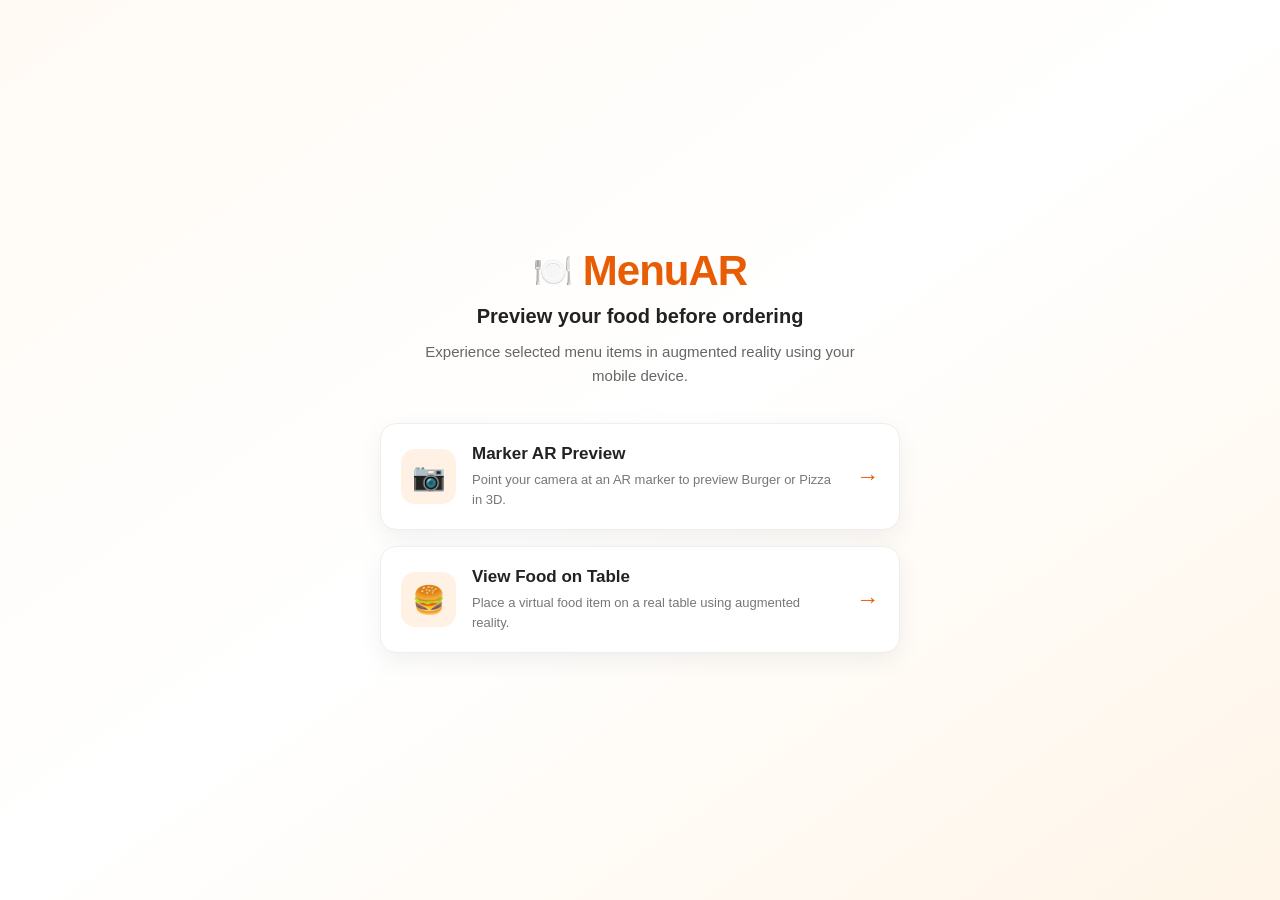
==== index.html @ 5e463e73 "marker model not appearing issue" ====
<!DOCTYPE html>
<html lang="en">
<head>
    <meta charset="UTF-8">

    <meta
        name="viewport"
        content="width=device-width, initial-scale=1.0"
    >

    <title>MenuAR | Food Preview</title>

    <link rel="stylesheet" href="css/style.css">
</head>

<body>

    <main class="home-page">

        <section class="hero">

            <div class="brand">
                <span class="brand-icon">🍽️</span>
                <h1>MenuAR</h1>
            </div>

            <p class="tagline">
                Preview your food before ordering
            </p>

            <p class="description">
                Experience selected menu items in augmented reality
                using your mobile device.
            </p>

            <div class="mode-container">

                <a href="marker.html" class="mode-card">

                    <div class="mode-icon">
                        📷
                    </div>

                    <div class="mode-content">
                        <h2>Marker AR Preview</h2>

                        <p>
                            Point your camera at an AR marker to
                            preview Burger or Pizza in 3D.
                        </p>
                    </div>

                    <span class="arrow">→</span>

                </a>


                <a href="markerless.html" class="mode-card">

                    <div class="mode-icon">
                        🍔
                    </div>

                    <div class="mode-content">
                        <h2>View Food on Table</h2>

                        <p>
                            Place a virtual food item on a real
                            table using augmented reality.
                        </p>
                    </div>

                    <span class="arrow">→</span>

                </a>

            </div>

        </section>

    </main>

</body>
</html>
---- css/style.css ----
/* =========================================
   MENUAR - GLOBAL RESET
   ========================================= */

* {
    margin: 0;
    padding: 0;
    box-sizing: border-box;
}


html {
    font-family:
        Arial,
        Helvetica,
        sans-serif;
}


body {
    min-height: 100vh;

    background:
        linear-gradient(
            145deg,
            #fffaf4 0%,
            #ffffff 50%,
            #fff5e8 100%
        );

    color: #222222;
}


/* =========================================
   HOME PAGE
   ========================================= */

.home-page {
    min-height: 100vh;

    display: flex;
    justify-content: center;
    align-items: center;

    padding: 30px 20px;
}


.hero {
    width: 100%;
    max-width: 520px;

    text-align: center;
}


/* =========================================
   BRAND
   ========================================= */

.brand {
    display: flex;
    justify-content: center;
    align-items: center;

    gap: 10px;

    margin-bottom: 10px;
}


.brand-icon {
    font-size: 32px;
}


.brand h1 {
    font-size: 42px;
    font-weight: 800;

    letter-spacing: -1px;

    color: #e85d04;
}


/* =========================================
   INTRO TEXT
   ========================================= */

.tagline {
    margin-bottom: 12px;

    font-size: 20px;
    font-weight: 600;
}


.description {
    max-width: 430px;

    margin: 0 auto 35px;

    font-size: 15px;
    line-height: 1.6;

    color: #666666;
}


/* =========================================
   HOME MODE CARDS
   ========================================= */

.mode-container {
    display: flex;
    flex-direction: column;

    gap: 16px;
}


.mode-card {
    width: 100%;

    display: flex;
    align-items: center;

    gap: 16px;

    padding: 20px;

    background-color: #ffffff;

    border: 1px solid #eeeeee;
    border-radius: 16px;

    text-decoration: none;

    color: #222222;

    box-shadow:
        0 8px 24px
        rgba(0, 0, 0, 0.06);

    transition:
        transform 0.2s ease,
        box-shadow 0.2s ease,
        border-color 0.2s ease;
}


.mode-card:hover {
    transform: translateY(-2px);

    border-color: #f3b27c;

    box-shadow:
        0 12px 28px
        rgba(0, 0, 0, 0.10);
}


.mode-card:active {
    transform: scale(0.98);
}


.mode-icon {
    width: 55px;
    height: 55px;

    flex-shrink: 0;

    display: flex;
    justify-content: center;
    align-items: center;

    background-color: #fff2e5;

    border-radius: 14px;

    font-size: 27px;
}


.mode-content {
    flex: 1;

    text-align: left;
}


.mode-content h2 {
    margin-bottom: 6px;

    font-size: 17px;
    font-weight: 700;
}


.mode-content p {
    font-size: 13px;
    line-height: 1.5;

    color: #777777;
}


.arrow {
    font-size: 23px;
    font-weight: 600;

    color: #e85d04;
}


.device-note {
    margin-top: 28px;

    font-size: 12px;

    color: #999999;
}


/* =========================================
   SHARED AR HEADER
   ========================================= */

.ar-header {
    min-height: 75px;

    display: flex;
    align-items: center;

    gap: 16px;

    padding: 15px 20px;

    background-color: #ffffff;

    border-bottom: 1px solid #eeeeee;
}


.ar-header h1 {
    margin-bottom: 3px;

    font-size: 19px;
    font-weight: 700;
}


.ar-header p {
    font-size: 12px;

    color: #777777;
}


.back-button {
    width: 42px;
    height: 42px;

    flex-shrink: 0;

    display: flex;
    justify-content: center;
    align-items: center;

    border-radius: 12px;

    background-color: #fff2e5;

    color: #e85d04;

    font-size: 23px;

    text-decoration: none;
}


/* =========================================
   SHARED AR CONTROLS
   ========================================= */

.ar-controls {
    padding: 20px;

    background-color: #ffffff;
}


.control-label {
    margin-bottom: 10px;

    font-size: 13px;
    font-weight: 700;

    color: #555555;
}


.food-selector {
    display: grid;

    grid-template-columns:
        1fr 1fr;

    gap: 10px;
}


.food-button {
    min-height: 48px;

    padding: 8px 12px;

    border:
        1px solid #dddddd;

    border-radius: 12px;

    background-color: #ffffff;

    color: #333333;

    font-size: 14px;
    font-weight: 600;

    cursor: pointer;
}


.food-button.active {
    border-color: #e85d04;

    background-color: #fff2e5;

    color: #d95400;
}


/* =========================================
   STATUS / INSTRUCTION FEEDBACK
   ========================================= */

.instruction,
.status-message {
    margin-top: 15px;

    padding: 12px;

    border-radius: 10px;

    background-color: #fff8f1;

    font-size: 12px;
    line-height: 1.5;

    color: #666666;
}


.status-message {
    margin-top: 0;
    margin-bottom: 16px;

    text-align: center;

    color: #d95400;
}


/* =========================================
   INTERACTION CONTROLS
   ========================================= */

.interaction-controls {
    display: none;

    margin-top: 12px;
}


.interaction-controls.is-visible {
    display: block;
}


.control-row {
    display: grid;

    grid-template-columns:
        1fr 1fr;

    gap: 10px;

    margin-bottom: 10px;
}


.control-button,
.move-button,
.remove-button,
.confirm-button {
    min-height: 46px;

    border-radius: 11px;

    font-size: 13px;
    font-weight: 600;

    cursor: pointer;
}


.control-button {
    border:
        1px solid #dddddd;

    background-color: #ffffff;

    color: #333333;
}


/* =========================================
   MOVE
   ========================================= */

.move-button {
    width: 100%;

    margin-top: 2px;

    border:
        1px solid #8bb5df;

    background-color: #f3f8fd;

    color: #286aa6;
}


.move-button.active {
    border-color: #286aa6;

    background-color: #e3f1ff;

    color: #174d7d;
}


/* =========================================
   REMOVE
   ========================================= */

.remove-button {
    width: 100%;

    margin-top: 10px;

    border:
        1px solid #e2aaaa;

    background-color: #fff5f5;

    color: #b83232;
}


/* =========================================
   CONFIRM
   ========================================= */

.confirm-button {
    width: 100%;

    margin-top: 10px;

    border: none;

    background-color: #e85d04;

    color: #ffffff;
}


/* =========================================
   DISABLED BUTTONS
   ========================================= */

button:disabled {
    opacity: 0.4;

    cursor: not-allowed;
}


/* =========================================
   GENERIC CAMERA PLACEHOLDER
   ========================================= */

.camera-placeholder {
    min-height: 430px;

    flex: 1;

    display: flex;
    justify-content: center;
    align-items: center;

    background:
        linear-gradient(
            135deg,
            #222222,
            #111111
        );
}


.camera-message {
    padding: 30px;

    text-align: center;

    color: #ffffff;
}


.camera-icon {
    display: block;

    margin-bottom: 15px;

    font-size: 45px;
}


.camera-message h2 {
    margin-bottom: 8px;

    font-size: 20px;
}


.camera-message p {
    max-width: 300px;

    font-size: 13px;
    line-height: 1.5;

    color: #cccccc;
}


/* =========================================
   MARKER AR
   ========================================= */

.marker-ar-page {
    width: 100%;
    height: 100vh;

    overflow: hidden;

    background-color: #000000;
}


.marker-ar-page a-scene {
    position: fixed;

    inset: 0;

    width: 100%;
    height: 100%;

    z-index: 1;
}


.marker-ui {
    position: fixed;

    inset: 0;

    z-index: 10;

    pointer-events: none;

    display: flex;
    flex-direction: column;

    justify-content: space-between;
}


.marker-ui button,
.marker-ui a {
    pointer-events: auto;
}


.marker-top-bar {
    display: flex;
    align-items: center;

    gap: 14px;

    padding:
        calc(
            12px +
            env(safe-area-inset-top)
        )
        15px
        12px;

    background:
        rgba(
            255,
            255,
            255,
            0.94
        );

    backdrop-filter: blur(8px);

    border-bottom:
        1px solid
        rgba(
            0,
            0,
            0,
            0.08
        );
}


.marker-top-bar h1 {
    margin-bottom: 3px;

    font-size: 18px;
}


.marker-top-bar p {
    font-size: 11px;

    color: #666666;
}


.marker-status-wrapper {
    display: flex;

    justify-content: center;

    padding: 15px;
}


.marker-status {
    max-width: 340px;

    padding: 10px 16px;

    border-radius: 20px;

    background:
        rgba(
            20,
            20,
            20,
            0.75
        );

    color: #ffffff;

    font-size: 12px;

    text-align: center;

    backdrop-filter: blur(5px);
}


.marker-status.detected {
    background:
        rgba(
            35,
            130,
            75,
            0.88
        );
}


.marker-control-panel {
    padding:
        16px
        16px
        calc(
            16px +
            env(safe-area-inset-bottom)
        );

    background:
        rgba(
            255,
            255,
            255,
            0.96
        );

    backdrop-filter: blur(10px);
}


/* =========================================
   MARKERLESS WEBXR
   ========================================= */

.markerless-page {
    min-height: 100vh;

    background-color: #f8f8f8;
}


.markerless-layout {
    min-height:
        calc(
            100vh - 75px
        );

    display: flex;
    flex-direction: column;
}


/* =========================================
   WEBXR VIEWPORT
   ========================================= */

.xr-viewport {
    position: relative;

    min-height: 420px;

    flex: 1;

    overflow: hidden;

    display: flex;
    justify-content: center;
    align-items: center;

    background:
        linear-gradient(
            135deg,
            #222222,
            #111111
        );
}


.xr-canvas {
    position: absolute;

    inset: 0;

    width: 100%;
    height: 100%;

    z-index: 1;
}


.xr-viewport .camera-message {
    position: relative;

    z-index: 2;
}


/* =========================================
   START AR
   ========================================= */

.start-ar-button {
    min-width: 170px;

    margin-top: 20px;

    padding: 14px 22px;

    border: none;
    border-radius: 12px;

    background-color: #e85d04;

    color: #ffffff;

    font-size: 15px;
    font-weight: 700;

    cursor: pointer;
}


.start-ar-button:disabled {
    background-color: #888888;
}


/* =========================================
   EXIT AR
   ========================================= */

.exit-ar-button {
    display: none;

    width: 100%;

    min-height: 40px;

    margin-top: 10px;

    border:
        1px solid #dddddd;

    border-radius: 10px;

    background-color: #ffffff;

    color: #555555;

    font-size: 12px;
    font-weight: 600;

    cursor: pointer;
}


/* =========================================
   WEBXR DOM OVERLAY
   ========================================= */

body:xr-overlay,
body.xr-session-active {
    background-color: transparent;
}


/* Hide normal webpage header */

body:xr-overlay .ar-header,
body.xr-session-active .ar-header {
    display: none;
}


/* Hide normal Start AR introduction */

body:xr-overlay #xrIntro,
body.xr-session-active #xrIntro {
    display: none;
}


body:xr-overlay .markerless-layout,
body.xr-session-active .markerless-layout {
    min-height: 100vh;
}


/* Camera / WebXR world occupies screen */

body:xr-overlay .xr-viewport,
body.xr-session-active .xr-viewport {
    position: fixed;

    inset: 0;

    min-height: 100vh;

    background: transparent;

    pointer-events: none;
}


/* =========================================
   COMPACT XR CONTROL PANEL
   ========================================= */

body:xr-overlay .ar-controls,
body.xr-session-active .ar-controls {
    position: fixed;

    left: 12px;
    right: 12px;

    bottom:
        calc(
            12px +
            env(safe-area-inset-bottom)
        );

    z-index: 100;

    max-width: 620px;

    max-height: 48vh;

    margin: 0 auto;

    padding: 12px;

    overflow-y: auto;

    border-radius: 16px;

    background:
        rgba(
            255,
            255,
            255,
            0.94
        );

    backdrop-filter: blur(8px);

    box-shadow:
        0 8px 30px
        rgba(
            0,
            0,
            0,
            0.15
        );
}


body:xr-overlay .status-message,
body.xr-session-active .status-message {
    margin-bottom: 9px;

    padding: 8px 10px;

    font-size: 11px;
}


body:xr-overlay .control-label,
body.xr-session-active .control-label {
    display: none;
}


body:xr-overlay .food-button,
body.xr-session-active .food-button {
    min-height: 40px;

    font-size: 13px;
}


/* Manipulation panel is compact in XR */

body:xr-overlay
.interaction-controls.is-visible,

body.xr-session-active
.interaction-controls.is-visible {
    display: block;

    margin-top: 8px;
}


body:xr-overlay .control-row,
body.xr-session-active .control-row {
    gap: 7px;

    margin-bottom: 7px;
}


body:xr-overlay .control-button,
body:xr-overlay .move-button,
body:xr-overlay .remove-button,
body:xr-overlay .confirm-button,

body.xr-session-active .control-button,
body.xr-session-active .move-button,
body.xr-session-active .remove-button,
body.xr-session-active .confirm-button {
    min-height: 38px;

    font-size: 12px;
}


body:xr-overlay .remove-button,
body:xr-overlay .confirm-button,

body.xr-session-active .remove-button,
body.xr-session-active .confirm-button {
    margin-top: 7px;
}


body:xr-overlay .exit-ar-button,
body.xr-session-active .exit-ar-button {
    display: block;
}


/* =========================================
   MOBILE HOME
   ========================================= */

@media (
    max-width: 480px
) {

    .home-page {
        padding: 25px 16px;
    }


    .brand h1 {
        font-size: 36px;
    }


    .tagline {
        font-size: 18px;
    }


    .description {
        margin-bottom: 28px;

        font-size: 14px;
    }


    .mode-card {
        padding: 17px;
    }


    .mode-icon {
        width: 48px;
        height: 48px;

        font-size: 23px;
    }


    .mode-content h2 {
        font-size: 16px;
    }

}


/* =========================================
   LARGER SCREENS
   ========================================= */

@media (
    min-width: 700px
) {

    .marker-control-panel {
        width: 520px;

        margin:
            0 auto
            18px;

        border-radius: 18px;
    }

}


@media (
    min-width: 800px
) {

    .markerless-layout {
        max-width: 700px;

        margin: 0 auto;
    }

}
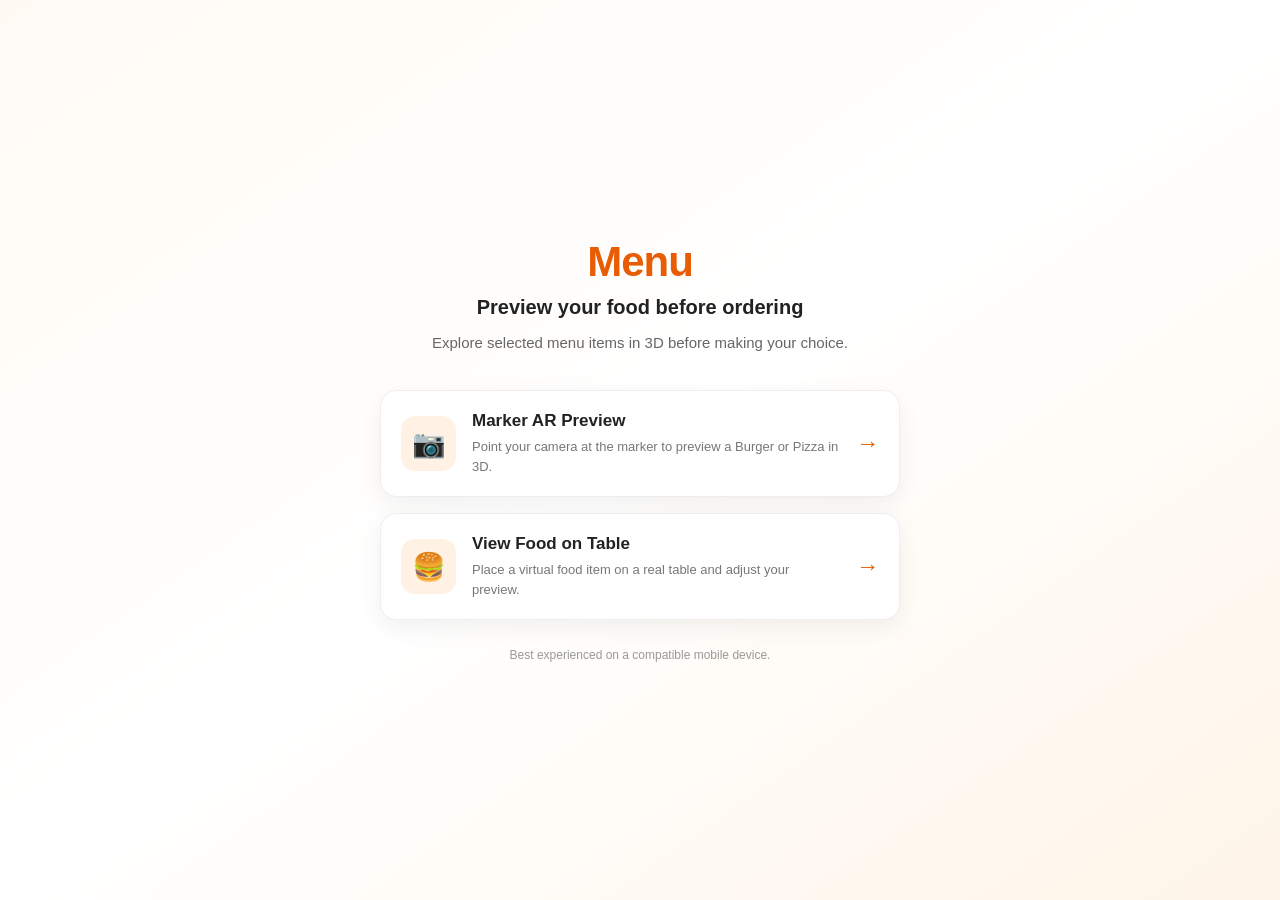
==== commit 29a6f960: "UI changes" ====
--- a/index.html
+++ b/index.html
@@ -1,5 +1,6 @@
 <!DOCTYPE html>
 <html lang="en">
+
 <head>
     <meta charset="UTF-8">
 
@@ -13,72 +14,130 @@
     <link rel="stylesheet" href="css/style.css">
 </head>
 
+
 <body>
 
     <main class="home-page">
 
         <section class="hero">
 
+
+            <!-- =========================
+                 Branding
+                 ========================= -->
+
             <div class="brand">
-                <span class="brand-icon">🍽️</span>
-                <h1>MenuAR</h1>
+
+                <h1>Menu</h1>
+
             </div>
+
+
+            <!-- =========================
+                 Introduction
+                 ========================= -->
 
             <p class="tagline">
                 Preview your food before ordering
             </p>
 
+
             <p class="description">
-                Experience selected menu items in augmented reality
-                using your mobile device.
+                Explore selected menu items in 3D
+                before making your choice.
             </p>
+
+
+            <!-- =========================
+                 Preview Modes
+                 ========================= -->
 
             <div class="mode-container">
 
-                <a href="marker.html" class="mode-card">
+
+                <!-- Marker AR -->
+
+                <a
+                    href="marker.html"
+                    class="mode-card"
+                >
 
                     <div class="mode-icon">
                         📷
                     </div>
 
+
                     <div class="mode-content">
-                        <h2>Marker AR Preview</h2>
+
+                        <h2>
+                            Marker AR Preview
+                        </h2>
 
                         <p>
-                            Point your camera at an AR marker to
-                            preview Burger or Pizza in 3D.
+                            Point your camera at the marker
+                            to preview a Burger or Pizza in 3D.
                         </p>
+
                     </div>
 
-                    <span class="arrow">→</span>
+
+                    <span class="arrow">
+                        →
+                    </span>
 
                 </a>
 
 
-                <a href="markerless.html" class="mode-card">
+
+                <!-- Markerless AR -->
+
+                <a
+                    href="markerless.html"
+                    class="mode-card"
+                >
 
                     <div class="mode-icon">
                         🍔
                     </div>
 
+
                     <div class="mode-content">
-                        <h2>View Food on Table</h2>
+
+                        <h2>
+                            View Food on Table
+                        </h2>
 
                         <p>
-                            Place a virtual food item on a real
-                            table using augmented reality.
+                            Place a virtual food item on a
+                            real table and adjust your preview.
                         </p>
+
                     </div>
 
-                    <span class="arrow">→</span>
+
+                    <span class="arrow">
+                        →
+                    </span>
 
                 </a>
 
+
             </div>
+
+
+            <!-- =========================
+                 Device Note
+                 ========================= -->
+
+            <p class="device-note">
+                Best experienced on a compatible mobile device.
+            </p>
+
 
         </section>
 
     </main>
 
 </body>
+
 </html>
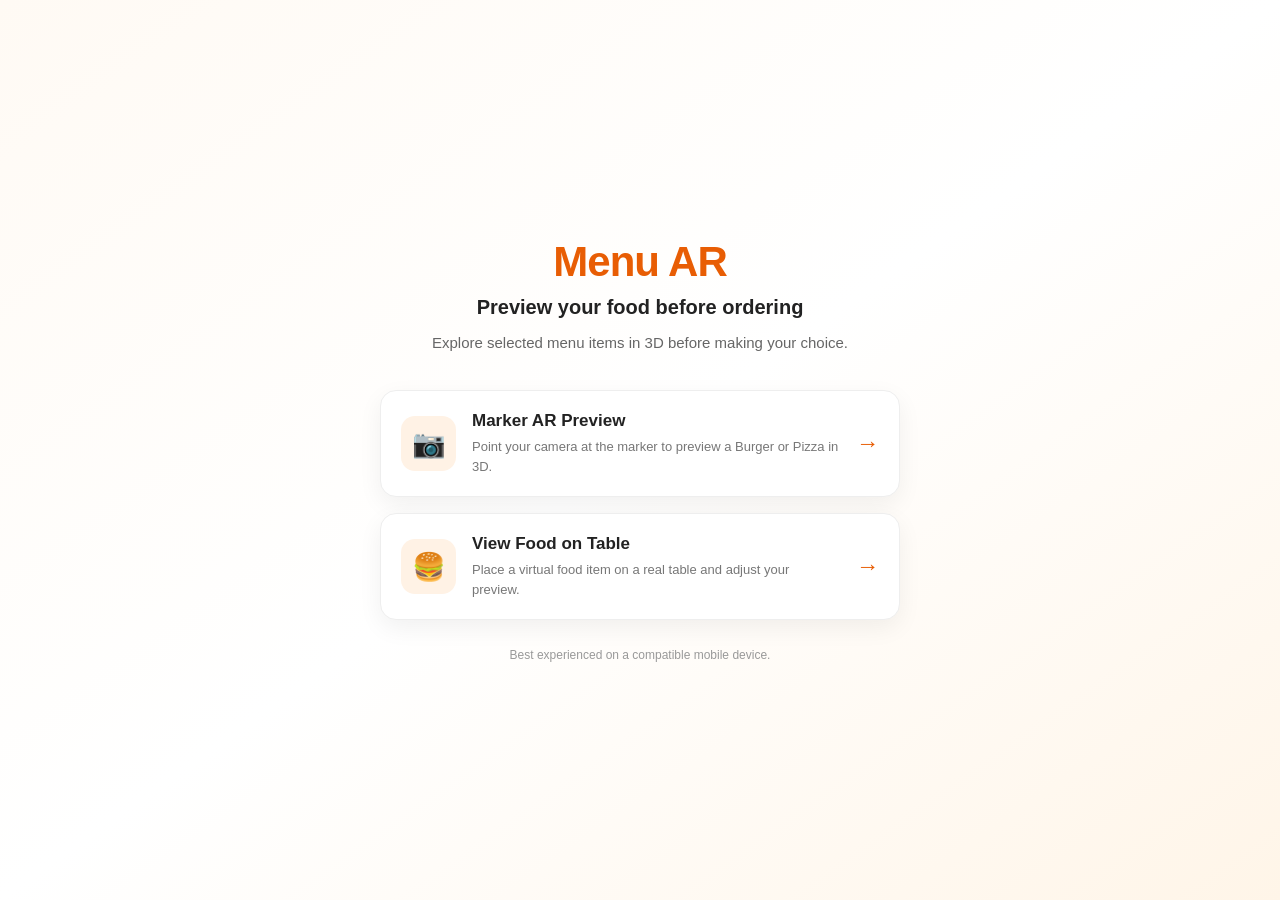
==== commit bb689dba: "index.html minor change" ====
--- a/index.html
+++ b/index.html
@@ -28,7 +28,7 @@
 
             <div class="brand">
 
-                <h1>Menu</h1>
+                <h1>Menu AR</h1>
 
             </div>
 
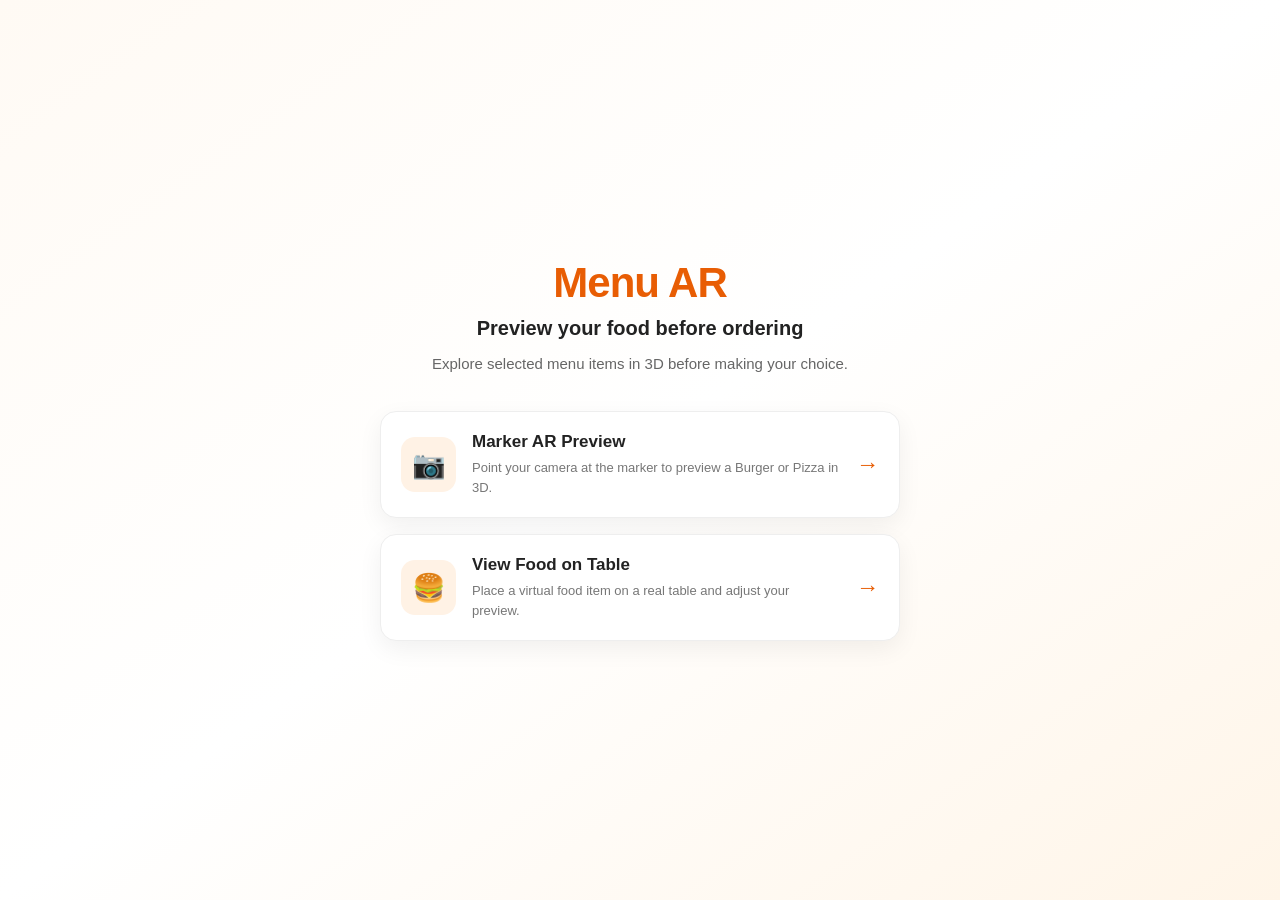
==== commit 6a3760aa: "Animations to improve the experience" ====
--- a/index.html
+++ b/index.html
@@ -4,10 +4,7 @@
 <head>
     <meta charset="UTF-8">
 
-    <meta
-        name="viewport"
-        content="width=device-width, initial-scale=1.0"
-    >
+    <meta name="viewport" content="width=device-width, initial-scale=1.0">
 
     <title>MenuAR | Food Preview</title>
 
@@ -57,10 +54,7 @@
 
                 <!-- Marker AR -->
 
-                <a
-                    href="marker.html"
-                    class="mode-card"
-                >
+                <a href="marker.html" class="mode-card">
 
                     <div class="mode-icon">
                         📷
@@ -91,10 +85,7 @@
 
                 <!-- Markerless AR -->
 
-                <a
-                    href="markerless.html"
-                    class="mode-card"
-                >
+                <a href="markerless.html" class="mode-card">
 
                     <div class="mode-icon">
                         🍔
@@ -125,15 +116,6 @@
             </div>
 
 
-            <!-- =========================
-                 Device Note
-                 ========================= -->
-
-            <p class="device-note">
-                Best experienced on a compatible mobile device.
-            </p>
-
-
         </section>
 
     </main>
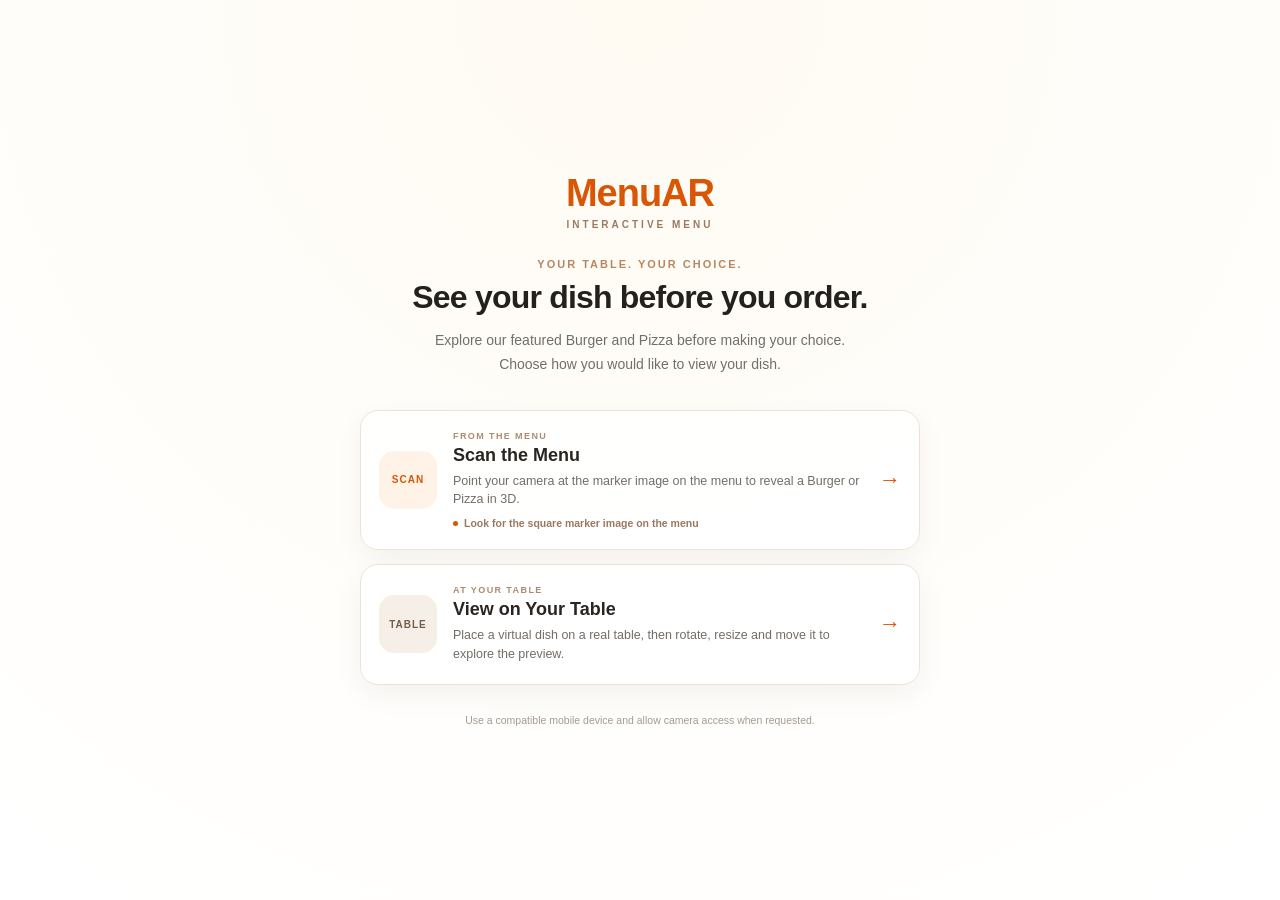
==== commit b0d2d401: "slight changes to UI" ====
--- a/index.html
+++ b/index.html
@@ -2,124 +2,957 @@
 <html lang="en">
 
 <head>
+
     <meta charset="UTF-8">
 
-    <meta name="viewport" content="width=device-width, initial-scale=1.0">
-
-    <title>MenuAR | Food Preview</title>
-
-    <link rel="stylesheet" href="css/style.css">
+    <meta
+        name="viewport"
+        content="width=device-width, initial-scale=1.0"
+    >
+
+    <title>MenuAR | Interactive Menu</title>
+
+    <link
+        rel="stylesheet"
+        href="css/style.css"
+    >
+
+
+    <!-- =====================================
+         HOME PAGE ONLY STYLES
+         ===================================== -->
+
+    <style>
+
+        /* ==================================
+           RESTAURANT HOME
+           ================================== */
+
+        .restaurant-home {
+
+            min-height: 100vh;
+
+            display: flex;
+            justify-content: center;
+            align-items: center;
+
+            padding:
+                40px
+                20px;
+
+            background:
+                radial-gradient(
+                    circle at top,
+                    #fffaf2 0%,
+                    #fffdf9 42%,
+                    #ffffff 100%
+                );
+
+        }
+
+
+        .restaurant-home .hero {
+
+            width: 100%;
+            max-width: 560px;
+
+            text-align: center;
+
+        }
+
+
+        /* ==================================
+           BRAND
+           ================================== */
+
+        .restaurant-wordmark {
+
+            margin-bottom: 28px;
+
+            animation:
+                homeFadeDown
+                450ms
+                ease-out
+                both;
+
+        }
+
+
+        .restaurant-wordmark h1 {
+
+            margin: 0;
+
+            color: #d95605;
+
+            font-size: 38px;
+            font-weight: 800;
+
+            letter-spacing: -1px;
+
+        }
+
+
+        .restaurant-wordmark p {
+
+            margin-top: 4px;
+
+            color: #9b7a62;
+
+            font-size: 10px;
+            font-weight: 700;
+
+            letter-spacing: 3px;
+
+            text-transform: uppercase;
+
+        }
+
+
+        /* ==================================
+           HERO COPY
+           ================================== */
+
+        .restaurant-eyebrow {
+
+            margin-bottom: 10px;
+
+            color: #b78761;
+
+            font-size: 11px;
+            font-weight: 700;
+
+            letter-spacing: 2px;
+
+            text-transform: uppercase;
+
+            animation:
+                homeFadeUp
+                450ms
+                80ms
+                ease-out
+                both;
+
+        }
+
+
+        .restaurant-heading {
+
+            max-width: 500px;
+
+            margin:
+                0 auto
+                14px;
+
+            color: #24201d;
+
+            font-size: 32px;
+            font-weight: 750;
+
+            line-height: 1.12;
+
+            letter-spacing: -0.8px;
+
+            animation:
+                homeFadeUp
+                450ms
+                130ms
+                ease-out
+                both;
+
+        }
+
+
+        .restaurant-description {
+
+            max-width: 430px;
+
+            margin:
+                0 auto
+                34px;
+
+            color: #756d67;
+
+            font-size: 14px;
+
+            line-height: 1.65;
+
+            animation:
+                homeFadeUp
+                450ms
+                180ms
+                ease-out
+                both;
+
+        }
+
+
+        /* ==================================
+           EXPERIENCE CARDS
+           ================================== */
+
+        .restaurant-modes {
+
+            display: flex;
+            flex-direction: column;
+
+            gap: 14px;
+
+        }
+
+
+        .restaurant-card {
+
+            position: relative;
+
+            width: 100%;
+
+            display: flex;
+            align-items: center;
+
+            gap: 16px;
+
+            padding:
+                20px
+                18px;
+
+            overflow: hidden;
+
+            border:
+                1px solid
+                #eee2d8;
+
+            border-radius:
+                18px;
+
+            background:
+                rgba(
+                    255,
+                    255,
+                    255,
+                    0.92
+                );
+
+            color:
+                #25211e;
+
+            text-decoration:
+                none;
+
+            text-align:
+                left;
+
+            box-shadow:
+                0 10px 28px
+                rgba(
+                    72,
+                    42,
+                    18,
+                    0.055
+                );
+
+            transition:
+                transform 220ms ease,
+                border-color 220ms ease,
+                box-shadow 220ms ease;
+
+        }
+
+
+        .restaurant-card:nth-child(1) {
+
+            animation:
+                homeCardReveal
+                500ms
+                240ms
+                ease-out
+                both;
+
+        }
+
+
+        .restaurant-card:nth-child(2) {
+
+            animation:
+                homeCardReveal
+                500ms
+                320ms
+                ease-out
+                both;
+
+        }
+
+
+        .restaurant-card:active {
+
+            transform:
+                scale(0.985);
+
+        }
+
+
+        /* ==================================
+           CARD LABEL
+           ================================== */
+
+        .experience-label {
+
+            width: 58px;
+            height: 58px;
+
+            flex-shrink: 0;
+
+            display: flex;
+            justify-content: center;
+            align-items: center;
+
+            border-radius:
+                15px;
+
+            background:
+                #fff3e7;
+
+            color:
+                #d95605;
+
+            font-size:
+                10px;
+
+            font-weight:
+                800;
+
+            letter-spacing:
+                1px;
+
+        }
+
+
+        .restaurant-card:nth-child(2)
+        .experience-label {
+
+            background:
+                #f5efe8;
+
+            color:
+                #765d49;
+
+        }
+
+
+        /* ==================================
+           CARD TEXT
+           ================================== */
+
+        .experience-content {
+
+            flex: 1;
+
+            min-width: 0;
+
+        }
+
+
+        .experience-small {
+
+            display: block;
+
+            margin-bottom: 4px;
+
+            color: #ad8b72;
+
+            font-size: 9px;
+            font-weight: 700;
+
+            letter-spacing: 1.4px;
+
+            text-transform: uppercase;
+
+        }
+
+
+        .experience-content h2 {
+
+            margin:
+                0
+                0
+                6px;
+
+            color:
+                #2a2521;
+
+            font-size:
+                18px;
+
+            font-weight:
+                750;
+
+        }
+
+
+        .experience-content p {
+
+            margin: 0;
+
+            color:
+                #746d67;
+
+            font-size:
+                12.5px;
+
+            line-height:
+                1.5;
+
+        }
+
+
+        /* ==================================
+           ARROW
+           ================================== */
+
+        .restaurant-arrow {
+
+            flex-shrink:
+                0;
+
+            color:
+                #d95605;
+
+            font-size:
+                22px;
+
+            transition:
+                transform
+                180ms
+                ease;
+
+        }
+
+
+        /* ==================================
+           MARKER HINT
+           ================================== */
+
+        .marker-hint {
+
+            display: flex;
+            align-items: center;
+
+            gap: 6px;
+
+            margin-top: 8px;
+
+            color: #9a7961;
+
+            font-size: 10.5px;
+
+            font-weight: 600;
+
+        }
+
+
+        .marker-hint-dot {
+
+            width: 5px;
+            height: 5px;
+
+            flex-shrink: 0;
+
+            border-radius:
+                50%;
+
+            background:
+                #d95605;
+
+        }
+
+
+        /* ==================================
+           FOOTER NOTE
+           ================================== */
+
+        .restaurant-note {
+
+            margin-top:
+                28px;
+
+            color:
+                #a59a92;
+
+            font-size:
+                10.5px;
+
+            line-height:
+                1.5;
+
+            animation:
+                homeFadeUp
+                450ms
+                400ms
+                ease-out
+                both;
+
+        }
+
+
+        /* ==================================
+           DESKTOP / HOVER DEVICES
+           ================================== */
+
+        @media
+        (hover: hover)
+        and
+        (pointer: fine) {
+
+            .restaurant-card:hover {
+
+                transform:
+                    translateY(-3px);
+
+                border-color:
+                    #e7c4a8;
+
+                box-shadow:
+                    0 15px 32px
+                    rgba(
+                        72,
+                        42,
+                        18,
+                        0.09
+                    );
+
+            }
+
+
+            .restaurant-card:hover
+            .restaurant-arrow {
+
+                transform:
+                    translateX(4px);
+
+            }
+
+        }
+
+
+        /* ==================================
+           SMALL PHONE PORTRAIT
+           ================================== */
+
+        @media
+        (max-width: 480px) {
+
+            .restaurant-home {
+
+                padding:
+                    28px
+                    15px;
+
+            }
+
+
+            .restaurant-wordmark {
+
+                margin-bottom:
+                    23px;
+
+            }
+
+
+            .restaurant-wordmark h1 {
+
+                font-size:
+                    34px;
+
+            }
+
+
+            .restaurant-heading {
+
+                font-size:
+                    28px;
+
+            }
+
+
+            .restaurant-description {
+
+                margin-bottom:
+                    27px;
+
+                font-size:
+                    13px;
+
+            }
+
+
+            .restaurant-card {
+
+                gap:
+                    13px;
+
+                padding:
+                    17px
+                    15px;
+
+            }
+
+
+            .experience-label {
+
+                width:
+                    50px;
+
+                height:
+                    50px;
+
+                border-radius:
+                    13px;
+
+                font-size:
+                    9px;
+
+            }
+
+
+            .experience-content h2 {
+
+                font-size:
+                    16px;
+
+            }
+
+
+            .experience-content p {
+
+                font-size:
+                    11.5px;
+
+            }
+
+
+            .marker-hint {
+
+                font-size:
+                    10px;
+
+            }
+
+        }
+
+
+        /* ==================================
+           ANIMATIONS
+           ================================== */
+
+        @keyframes homeFadeDown {
+
+            from {
+
+                opacity:
+                    0;
+
+                transform:
+                    translateY(-10px);
+
+            }
+
+
+            to {
+
+                opacity:
+                    1;
+
+                transform:
+                    translateY(0);
+
+            }
+
+        }
+
+
+        @keyframes homeFadeUp {
+
+            from {
+
+                opacity:
+                    0;
+
+                transform:
+                    translateY(12px);
+
+            }
+
+
+            to {
+
+                opacity:
+                    1;
+
+                transform:
+                    translateY(0);
+
+            }
+
+        }
+
+
+        @keyframes homeCardReveal {
+
+            from {
+
+                opacity:
+                    0;
+
+                transform:
+                    translateY(18px)
+                    scale(0.985);
+
+            }
+
+
+            to {
+
+                opacity:
+                    1;
+
+                transform:
+                    translateY(0)
+                    scale(1);
+
+            }
+
+        }
+
+
+        /* ==================================
+           REDUCED MOTION
+           ================================== */
+
+        @media
+        (prefers-reduced-motion: reduce) {
+
+            .restaurant-wordmark,
+
+            .restaurant-eyebrow,
+
+            .restaurant-heading,
+
+            .restaurant-description,
+
+            .restaurant-card,
+
+            .restaurant-note {
+
+                animation:
+                    none;
+
+            }
+
+
+            .restaurant-card,
+
+            .restaurant-arrow {
+
+                transition:
+                    none;
+
+            }
+
+        }
+
+    </style>
+
 </head>
 
 
 <body>
 
-    <main class="home-page">
+
+    <main class="restaurant-home">
+
 
         <section class="hero">
 
 
-            <!-- =========================
-                 Branding
-                 ========================= -->
-
-            <div class="brand">
-
-                <h1>Menu AR</h1>
+            <!-- =================================
+                 MENUAR BRAND
+                 ================================= -->
+
+            <div class="restaurant-wordmark">
+
+                <h1>
+                    MenuAR
+                </h1>
+
+                <p>
+                    Interactive Menu
+                </p>
 
             </div>
 
 
-            <!-- =========================
-                 Introduction
-                 ========================= -->
-
-            <p class="tagline">
-                Preview your food before ordering
+
+            <!-- =================================
+                 RESTAURANT INTRODUCTION
+                 ================================= -->
+
+            <p class="restaurant-eyebrow">
+                Your table. Your choice.
             </p>
 
 
-            <p class="description">
-                Explore selected menu items in 3D
+            <h2 class="restaurant-heading">
+                See your dish before you order.
+            </h2>
+
+
+            <p class="restaurant-description">
+
+                Explore our featured Burger and Pizza
                 before making your choice.
+
+                Choose how you would like to view your dish.
+
             </p>
 
 
-            <!-- =========================
-                 Preview Modes
-                 ========================= -->
-
-            <div class="mode-container">
-
-
-                <!-- Marker AR -->
-
-                <a href="marker.html" class="mode-card">
-
-                    <div class="mode-icon">
-                        📷
+
+            <!-- =================================
+                 EXPERIENCES
+                 ================================= -->
+
+            <div class="restaurant-modes">
+
+
+                <!-- =============================
+                     MENU MARKER EXPERIENCE
+                     ============================= -->
+
+                <a
+                    href="marker.html"
+                    class="restaurant-card"
+                >
+
+
+                    <div class="experience-label">
+                        SCAN
                     </div>
 
 
-                    <div class="mode-content">
+                    <div class="experience-content">
+
+
+                        <span class="experience-small">
+                            From the menu
+                        </span>
+
 
                         <h2>
-                            Marker AR Preview
+                            Scan the Menu
                         </h2>
 
+
                         <p>
+
                             Point your camera at the marker
-                            to preview a Burger or Pizza in 3D.
+                            image on the menu to reveal a
+                            Burger or Pizza in 3D.
+
                         </p>
 
+
+                        <div class="marker-hint">
+
+                            <span class="marker-hint-dot">
+                            </span>
+
+                            Look for the square marker image
+                            on the menu
+
+                        </div>
+
+
                     </div>
 
 
-                    <span class="arrow">
+                    <span class="restaurant-arrow">
                         →
                     </span>
 
+
                 </a>
 
 
 
-                <!-- Markerless AR -->
-
-                <a href="markerless.html" class="mode-card">
-
-                    <div class="mode-icon">
-                        🍔
+                <!-- =============================
+                     TABLE EXPERIENCE
+                     ============================= -->
+
+                <a
+                    href="markerless.html"
+                    class="restaurant-card"
+                >
+
+
+                    <div class="experience-label">
+                        TABLE
                     </div>
 
 
-                    <div class="mode-content">
+                    <div class="experience-content">
+
+
+                        <span class="experience-small">
+                            At your table
+                        </span>
+
 
                         <h2>
-                            View Food on Table
+                            View on Your Table
                         </h2>
 
+
                         <p>
-                            Place a virtual food item on a
-                            real table and adjust your preview.
+
+                            Place a virtual dish on a real
+                            table, then rotate, resize and
+                            move it to explore the preview.
+
                         </p>
 
+
                     </div>
 
 
-                    <span class="arrow">
+                    <span class="restaurant-arrow">
                         →
                     </span>
 
+
                 </a>
 
 
             </div>
 
 
+
+            <!-- =================================
+                 DEVICE NOTE
+                 ================================= -->
+
+            <p class="restaurant-note">
+
+                Use a compatible mobile device and allow
+                camera access when requested.
+
+            </p>
+
+
         </section>
 
+
     </main>
 
+
 </body>
 
 </html>
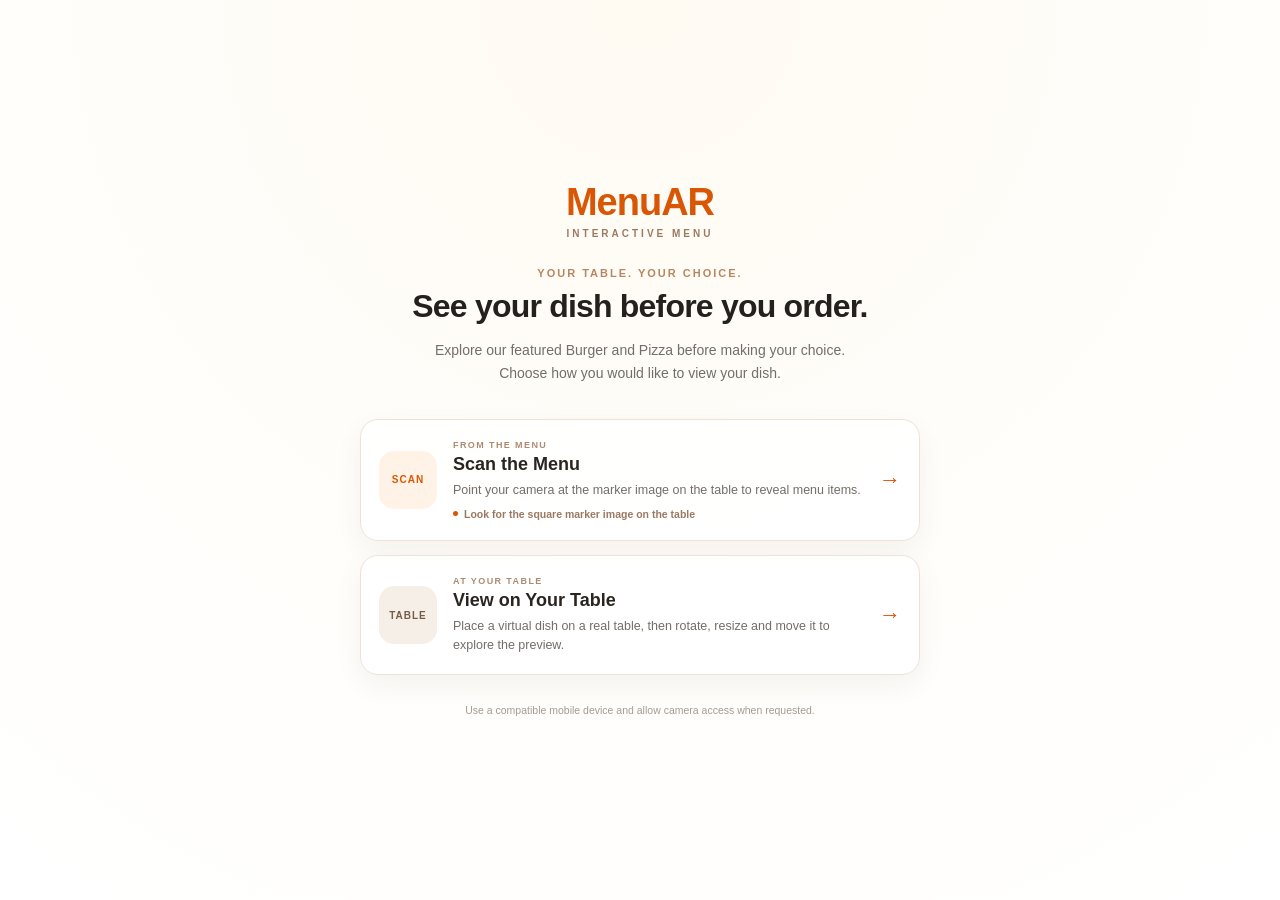
==== commit 36cb25ba: "slight text change" ====
--- a/index.html
+++ b/index.html
@@ -854,8 +854,7 @@
                         <p>
 
                             Point your camera at the marker
-                            image on the menu to reveal a
-                            Burger or Pizza in 3D.
+                            image on the table to reveal menu items.
 
                         </p>
 
@@ -866,7 +865,7 @@
                             </span>
 
                             Look for the square marker image
-                            on the menu
+                            on the table
 
                         </div>
 
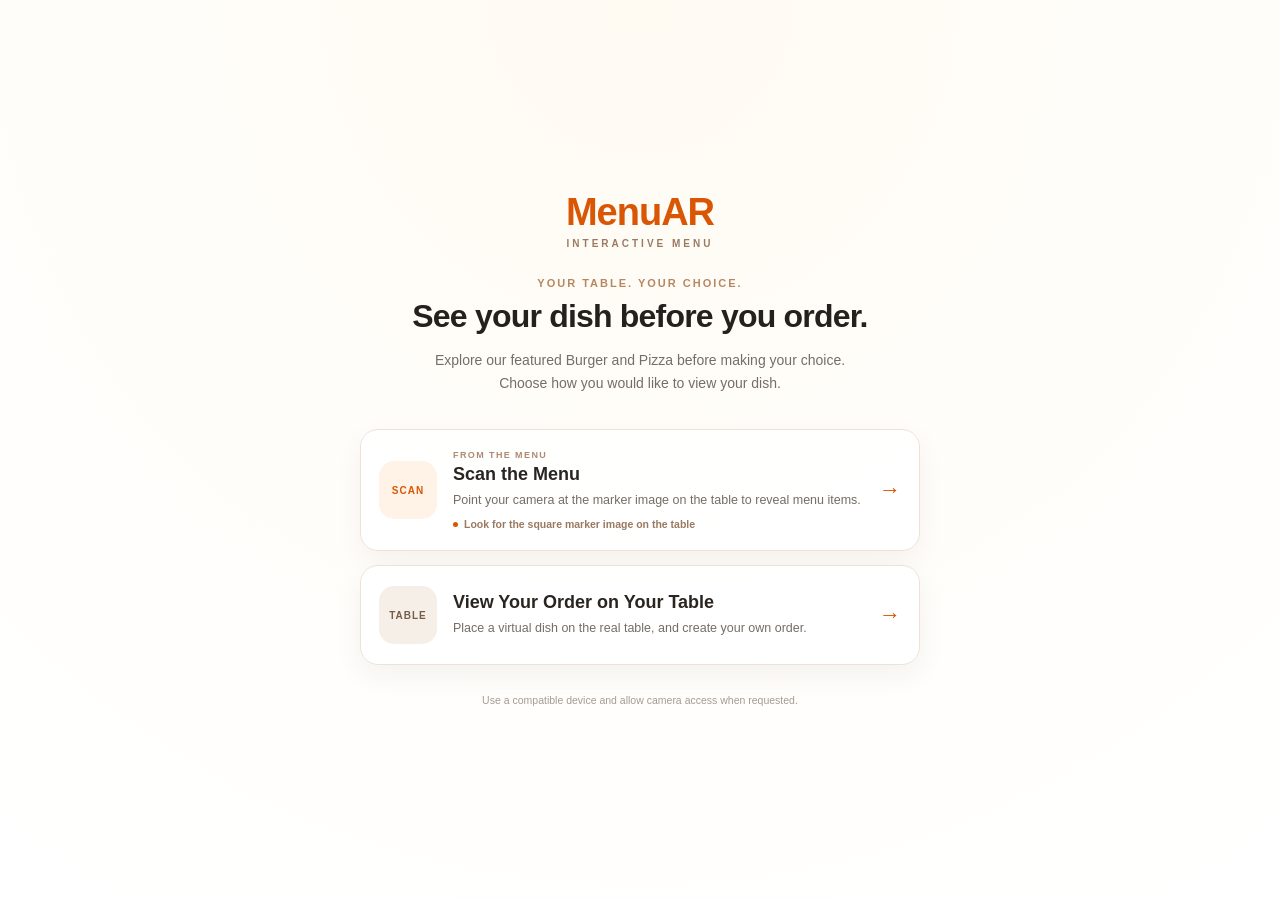
==== commit d0e9034d: "Ui changes" ====
--- a/index.html
+++ b/index.html
@@ -10,7 +10,7 @@
         content="width=device-width, initial-scale=1.0"
     >
 
-    <title>MenuAR | Interactive Menu</title>
+    <title> Menu | Interactive Menu</title>
 
     <link
         rel="stylesheet"
@@ -899,22 +899,15 @@
 
                     <div class="experience-content">
 
-
-                        <span class="experience-small">
-                            At your table
-                        </span>
-
-
                         <h2>
-                            View on Your Table
+                            View Your Order on Your Table
                         </h2>
 
 
                         <p>
 
-                            Place a virtual dish on a real
-                            table, then rotate, resize and
-                            move it to explore the preview.
+                            Place a virtual dish on the real
+                            table, and create your own order.
 
                         </p>
 
@@ -940,7 +933,7 @@
 
             <p class="restaurant-note">
 
-                Use a compatible mobile device and allow
+                Use a compatible device and allow
                 camera access when requested.
 
             </p>
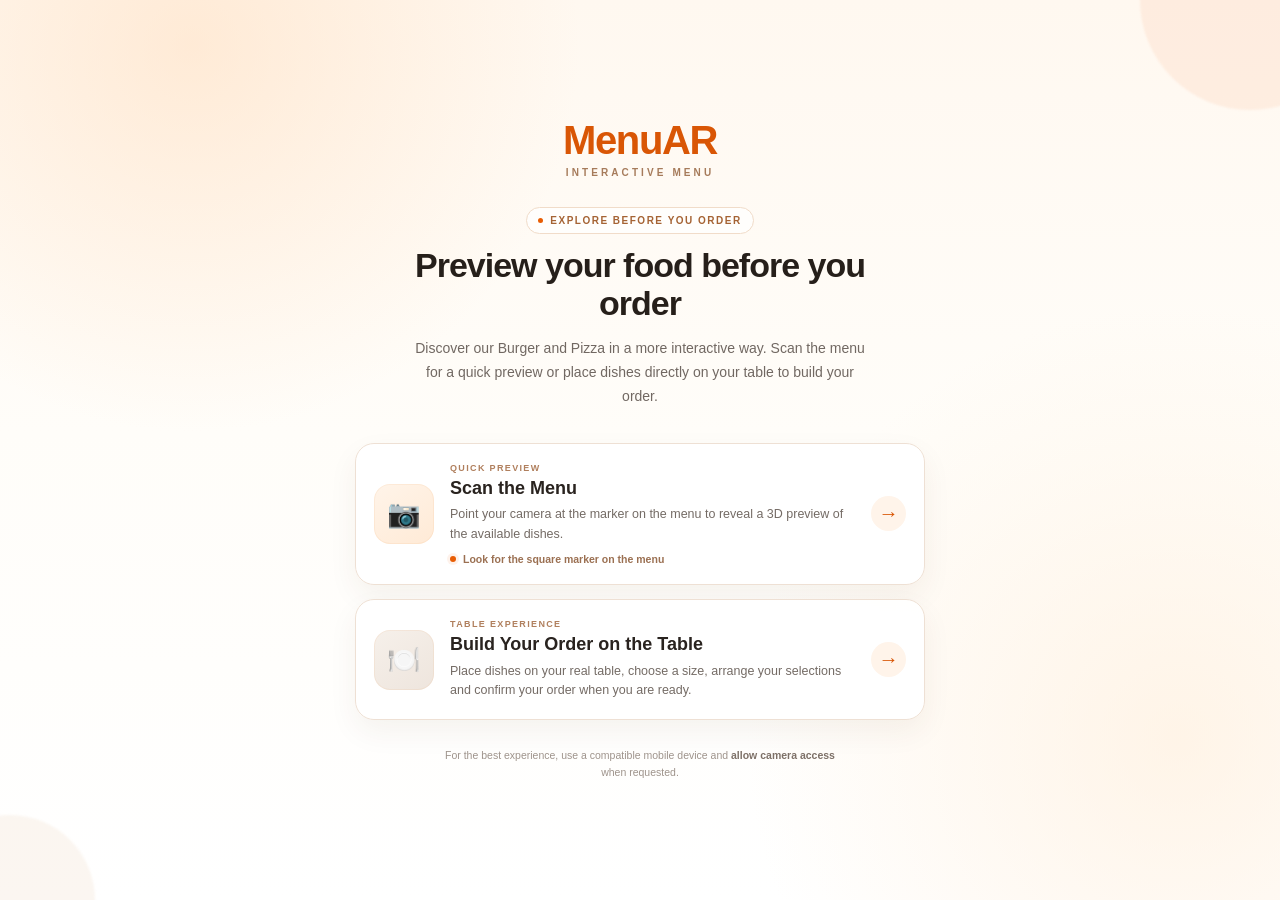
==== commit 7750bf01: "Slight UI improvements" ====
--- a/index.html
+++ b/index.html
@@ -10,7 +10,13 @@
         content="width=device-width, initial-scale=1.0"
     >
 
-    <title> Menu | Interactive Menu</title>
+    <meta
+        name="theme-color"
+        content="#fffaf4"
+    >
+
+    <title>MenuAR | Interactive Menu</title>
+
 
     <link
         rel="stylesheet"
@@ -18,17 +24,25 @@
     >
 
 
-    <!-- =====================================
-         HOME PAGE ONLY STYLES
-         ===================================== -->
-
     <style>
 
         /* ==================================
-           RESTAURANT HOME
+           HOME PAGE
            ================================== */
 
+        body {
+
+            margin: 0;
+
+            background:
+                #fffaf4;
+
+        }
+
+
         .restaurant-home {
+
+            position: relative;
 
             min-height: 100vh;
 
@@ -36,25 +50,112 @@
             justify-content: center;
             align-items: center;
 
+            box-sizing: border-box;
+
             padding:
-                40px
+                42px
                 20px;
 
+            overflow: hidden;
+
             background:
+
                 radial-gradient(
-                    circle at top,
-                    #fffaf2 0%,
-                    #fffdf9 42%,
+                    circle at 15% 5%,
+                    rgba(
+                        255,
+                        215,
+                        177,
+                        0.42
+                    ),
+                    transparent 28%
+                ),
+
+                radial-gradient(
+                    circle at 92% 82%,
+                    rgba(
+                        255,
+                        236,
+                        214,
+                        0.55
+                    ),
+                    transparent 31%
+                ),
+
+                linear-gradient(
+                    180deg,
+                    #fff8f0 0%,
+                    #fffdf9 48%,
                     #ffffff 100%
                 );
 
         }
 
 
+        /* Decorative soft circles */
+
+        .restaurant-home::before,
+        .restaurant-home::after {
+
+            content: "";
+
+            position: absolute;
+
+            border-radius: 50%;
+
+            pointer-events: none;
+
+            filter: blur(1px);
+
+        }
+
+
+        .restaurant-home::before {
+
+            width: 220px;
+            height: 220px;
+
+            top: -110px;
+            right: -80px;
+
+            background:
+                rgba(
+                    232,
+                    93,
+                    4,
+                    0.07
+                );
+
+        }
+
+
+        .restaurant-home::after {
+
+            width: 170px;
+            height: 170px;
+
+            bottom: -85px;
+            left: -75px;
+
+            background:
+                rgba(
+                    197,
+                    139,
+                    85,
+                    0.08
+                );
+
+        }
+
+
         .restaurant-home .hero {
 
+            position: relative;
+
+            z-index: 2;
+
             width: 100%;
-            max-width: 560px;
+            max-width: 570px;
 
             text-align: center;
 
@@ -67,11 +168,11 @@
 
         .restaurant-wordmark {
 
-            margin-bottom: 28px;
+            margin-bottom: 29px;
 
             animation:
                 homeFadeDown
-                450ms
+                480ms
                 ease-out
                 both;
 
@@ -82,80 +183,153 @@
 
             margin: 0;
 
-            color: #d95605;
-
-            font-size: 38px;
-            font-weight: 800;
-
-            letter-spacing: -1px;
+            color:
+                #d95605;
+
+            font-size:
+                40px;
+
+            font-weight:
+                850;
+
+            line-height:
+                1;
+
+            letter-spacing:
+                -1.4px;
 
         }
 
 
         .restaurant-wordmark p {
 
-            margin-top: 4px;
-
-            color: #9b7a62;
-
-            font-size: 10px;
-            font-weight: 700;
-
-            letter-spacing: 3px;
-
-            text-transform: uppercase;
+            margin:
+                7px
+                0
+                0;
+
+            color:
+                #a67b5b;
+
+            font-size:
+                10px;
+
+            font-weight:
+                800;
+
+            letter-spacing:
+                3.1px;
+
+            text-transform:
+                uppercase;
 
         }
 
 
         /* ==================================
-           HERO COPY
+           HERO INTRO
            ================================== */
 
         .restaurant-eyebrow {
 
-            margin-bottom: 10px;
-
-            color: #b78761;
-
-            font-size: 11px;
-            font-weight: 700;
-
-            letter-spacing: 2px;
-
-            text-transform: uppercase;
+            display: inline-flex;
+
+            align-items: center;
+            justify-content: center;
+
+            gap: 7px;
+
+            margin:
+                0
+                0
+                12px;
+
+            padding:
+                7px
+                11px;
+
+            border:
+                1px solid
+                #f1dcc9;
+
+            border-radius:
+                999px;
+
+            background:
+                rgba(
+                    255,
+                    255,
+                    255,
+                    0.75
+                );
+
+            color:
+                #a56334;
+
+            font-size:
+                10px;
+
+            font-weight:
+                800;
+
+            letter-spacing:
+                1.5px;
+
+            text-transform:
+                uppercase;
 
             animation:
                 homeFadeUp
-                450ms
-                80ms
+                460ms
+                90ms
                 ease-out
                 both;
 
         }
 
 
+        .restaurant-eyebrow-dot {
+
+            width: 5px;
+            height: 5px;
+
+            border-radius:
+                50%;
+
+            background:
+                #e85d04;
+
+        }
+
+
         .restaurant-heading {
 
-            max-width: 500px;
+            max-width:
+                520px;
 
             margin:
                 0 auto
-                14px;
-
-            color: #24201d;
-
-            font-size: 32px;
-            font-weight: 750;
-
-            line-height: 1.12;
-
-            letter-spacing: -0.8px;
+                15px;
+
+            color:
+                #261f1a;
+
+            font-size:
+                34px;
+
+            font-weight:
+                800;
+
+            line-height:
+                1.12;
+
+            letter-spacing:
+                -1px;
 
             animation:
                 homeFadeUp
-                450ms
-                130ms
+                460ms
+                140ms
                 ease-out
                 both;
 
@@ -164,22 +338,26 @@
 
         .restaurant-description {
 
-            max-width: 430px;
+            max-width:
+                450px;
 
             margin:
                 0 auto
                 34px;
 
-            color: #756d67;
-
-            font-size: 14px;
-
-            line-height: 1.65;
+            color:
+                #716862;
+
+            font-size:
+                14px;
+
+            line-height:
+                1.7;
 
             animation:
                 homeFadeUp
-                450ms
-                180ms
+                460ms
+                190ms
                 ease-out
                 both;
 
@@ -187,7 +365,7 @@
 
 
         /* ==================================
-           EXPERIENCE CARDS
+           EXPERIENCE OPTIONS
            ================================== */
 
         .restaurant-modes {
@@ -195,34 +373,45 @@
             display: flex;
             flex-direction: column;
 
-            gap: 14px;
+            gap:
+                14px;
 
         }
 
 
         .restaurant-card {
 
-            position: relative;
-
-            width: 100%;
-
-            display: flex;
-            align-items: center;
-
-            gap: 16px;
+            position:
+                relative;
+
+            width:
+                100%;
+
+            box-sizing:
+                border-box;
+
+            display:
+                flex;
+
+            align-items:
+                center;
+
+            gap:
+                16px;
 
             padding:
-                20px
+                19px
                 18px;
 
-            overflow: hidden;
+            overflow:
+                hidden;
 
             border:
                 1px solid
-                #eee2d8;
+                #eee0d4;
 
             border-radius:
-                18px;
+                19px;
 
             background:
                 rgba(
@@ -242,18 +431,53 @@
                 left;
 
             box-shadow:
-                0 10px 28px
+                0 12px 30px
                 rgba(
-                    72,
-                    42,
+                    79,
+                    45,
                     18,
-                    0.055
+                    0.06
                 );
 
+            backdrop-filter:
+                blur(12px);
+
+            -webkit-backdrop-filter:
+                blur(12px);
+
             transition:
-                transform 220ms ease,
-                border-color 220ms ease,
-                box-shadow 220ms ease;
+                transform 200ms ease,
+                border-color 200ms ease,
+                box-shadow 200ms ease,
+                background-color 200ms ease;
+
+        }
+
+
+        .restaurant-card::before {
+
+            content: "";
+
+            position:
+                absolute;
+
+            top: 0;
+            left: 0;
+
+            width:
+                4px;
+
+            height:
+                100%;
+
+            background:
+                #e85d04;
+
+            opacity:
+                0;
+
+            transition:
+                opacity 200ms ease;
 
         }
 
@@ -262,8 +486,8 @@
 
             animation:
                 homeCardReveal
-                500ms
-                240ms
+                520ms
+                250ms
                 ease-out
                 both;
 
@@ -274,8 +498,8 @@
 
             animation:
                 homeCardReveal
-                500ms
-                320ms
+                520ms
+                330ms
                 ease-out
                 both;
 
@@ -291,80 +515,108 @@
 
 
         /* ==================================
-           CARD LABEL
+           CARD ICON
            ================================== */
 
         .experience-label {
 
-            width: 58px;
-            height: 58px;
-
-            flex-shrink: 0;
-
-            display: flex;
-            justify-content: center;
-            align-items: center;
+            width:
+                60px;
+
+            height:
+                60px;
+
+            flex-shrink:
+                0;
+
+            display:
+                flex;
+
+            justify-content:
+                center;
+
+            align-items:
+                center;
 
             border-radius:
-                15px;
+                16px;
 
             background:
-                #fff3e7;
+                linear-gradient(
+                    145deg,
+                    #fff4e9,
+                    #ffead6
+                );
+
+            box-shadow:
+                inset
+                0
+                0
+                0
+                1px
+                rgba(
+                    226,
+                    125,
+                    48,
+                    0.08
+                );
+
+            font-size:
+                27px;
+
+        }
+
+
+        .restaurant-card:nth-child(2)
+        .experience-label {
+
+            background:
+                linear-gradient(
+                    145deg,
+                    #f6f0ea,
+                    #eee5dd
+                );
+
+        }
+
+
+        /* ==================================
+           CARD CONTENT
+           ================================== */
+
+        .experience-content {
+
+            flex:
+                1;
+
+            min-width:
+                0;
+
+        }
+
+
+        .experience-small {
+
+            display:
+                block;
+
+            margin-bottom:
+                4px;
 
             color:
-                #d95605;
+                #b07f5d;
 
             font-size:
-                10px;
+                9px;
 
             font-weight:
                 800;
 
             letter-spacing:
-                1px;
-
-        }
-
-
-        .restaurant-card:nth-child(2)
-        .experience-label {
-
-            background:
-                #f5efe8;
-
-            color:
-                #765d49;
-
-        }
-
-
-        /* ==================================
-           CARD TEXT
-           ================================== */
-
-        .experience-content {
-
-            flex: 1;
-
-            min-width: 0;
-
-        }
-
-
-        .experience-small {
-
-            display: block;
-
-            margin-bottom: 4px;
-
-            color: #ad8b72;
-
-            font-size: 9px;
-            font-weight: 700;
-
-            letter-spacing: 1.4px;
-
-            text-transform: uppercase;
+                1.35px;
+
+            text-transform:
+                uppercase;
 
         }
 
@@ -377,90 +629,138 @@
                 6px;
 
             color:
-                #2a2521;
+                #29231f;
 
             font-size:
                 18px;
 
             font-weight:
-                750;
+                800;
+
+            line-height:
+                1.25;
 
         }
 
 
         .experience-content p {
 
-            margin: 0;
+            margin:
+                0;
 
             color:
-                #746d67;
+                #746b65;
 
             font-size:
                 12.5px;
 
             line-height:
-                1.5;
+                1.55;
 
         }
 
 
         /* ==================================
-           ARROW
+           MARKER TIP
            ================================== */
 
-        .restaurant-arrow {
+        .marker-hint {
+
+            display:
+                flex;
+
+            align-items:
+                center;
+
+            gap:
+                7px;
+
+            margin-top:
+                9px;
+
+            color:
+                #9b7052;
+
+            font-size:
+                10.5px;
+
+            font-weight:
+                650;
+
+        }
+
+
+        .marker-hint-dot {
+
+            width:
+                6px;
+
+            height:
+                6px;
 
             flex-shrink:
                 0;
 
+            border-radius:
+                50%;
+
+            background:
+                #e85d04;
+
+            box-shadow:
+                0 0 0 3px
+                rgba(
+                    232,
+                    93,
+                    4,
+                    0.08
+                );
+
+        }
+
+
+        /* ==================================
+           CARD ARROW
+           ================================== */
+
+        .restaurant-arrow {
+
+            width:
+                35px;
+
+            height:
+                35px;
+
+            flex-shrink:
+                0;
+
+            display:
+                flex;
+
+            align-items:
+                center;
+
+            justify-content:
+                center;
+
+            border-radius:
+                50%;
+
+            background:
+                #fff4ea;
+
             color:
                 #d95605;
 
             font-size:
-                22px;
+                20px;
+
+            font-weight:
+                700;
 
             transition:
-                transform
-                180ms
-                ease;
-
-        }
-
-
-        /* ==================================
-           MARKER HINT
-           ================================== */
-
-        .marker-hint {
-
-            display: flex;
-            align-items: center;
-
-            gap: 6px;
-
-            margin-top: 8px;
-
-            color: #9a7961;
-
-            font-size: 10.5px;
-
-            font-weight: 600;
-
-        }
-
-
-        .marker-hint-dot {
-
-            width: 5px;
-            height: 5px;
-
-            flex-shrink: 0;
-
-            border-radius:
-                50%;
-
-            background:
-                #d95605;
+                transform 180ms ease,
+                background-color 180ms ease;
 
         }
 
@@ -471,30 +771,45 @@
 
         .restaurant-note {
 
-            margin-top:
-                28px;
+            max-width:
+                390px;
+
+            margin:
+                27px auto
+                0;
 
             color:
-                #a59a92;
+                #9e938b;
 
             font-size:
                 10.5px;
 
             line-height:
-                1.5;
+                1.55;
 
             animation:
                 homeFadeUp
                 450ms
-                400ms
+                420ms
                 ease-out
                 both;
 
         }
 
 
+        .restaurant-note strong {
+
+            color:
+                #7d7067;
+
+            font-weight:
+                700;
+
+        }
+
+
         /* ==================================
-           DESKTOP / HOVER DEVICES
+           HOVER
            ================================== */
 
         @media
@@ -505,19 +820,30 @@
             .restaurant-card:hover {
 
                 transform:
-                    translateY(-3px);
+                    translateY(-4px);
 
                 border-color:
                     #e7c4a8;
 
+                background:
+                    #ffffff;
+
                 box-shadow:
-                    0 15px 32px
+                    0 17px 38px
                     rgba(
-                        72,
-                        42,
+                        79,
+                        45,
                         18,
-                        0.09
+                        0.10
                     );
+
+            }
+
+
+            .restaurant-card:hover::before {
+
+                opacity:
+                    1;
 
             }
 
@@ -526,7 +852,10 @@
             .restaurant-arrow {
 
                 transform:
-                    translateX(4px);
+                    translateX(3px);
+
+                background:
+                    #ffe9d7;
 
             }
 
@@ -534,7 +863,7 @@
 
 
         /* ==================================
-           SMALL PHONE PORTRAIT
+           SMALL PHONE
            ================================== */
 
         @media
@@ -542,9 +871,13 @@
 
             .restaurant-home {
 
+                align-items:
+                    flex-start;
+
                 padding:
                     28px
-                    15px;
+                    15px
+                    26px;
 
             }
 
@@ -552,7 +885,7 @@
             .restaurant-wordmark {
 
                 margin-bottom:
-                    23px;
+                    24px;
 
             }
 
@@ -560,20 +893,29 @@
             .restaurant-wordmark h1 {
 
                 font-size:
-                    34px;
+                    36px;
 
             }
 
 
             .restaurant-heading {
 
+                max-width:
+                    350px;
+
                 font-size:
-                    28px;
+                    29px;
+
+                letter-spacing:
+                    -0.7px;
 
             }
 
 
             .restaurant-description {
+
+                max-width:
+                    350px;
 
                 margin-bottom:
                     27px;
@@ -581,6 +923,21 @@
                 font-size:
                     13px;
 
+                line-height:
+                    1.6;
+
+            }
+
+
+            .restaurant-eyebrow {
+
+                padding:
+                    6px
+                    10px;
+
+                font-size:
+                    9px;
+
             }
 
 
@@ -590,8 +947,11 @@
                     13px;
 
                 padding:
-                    17px
-                    15px;
+                    16px
+                    14px;
+
+                border-radius:
+                    16px;
 
             }
 
@@ -599,16 +959,16 @@
             .experience-label {
 
                 width:
-                    50px;
+                    52px;
 
                 height:
-                    50px;
+                    52px;
 
                 border-radius:
-                    13px;
+                    14px;
 
                 font-size:
-                    9px;
+                    23px;
 
             }
 
@@ -629,10 +989,102 @@
             }
 
 
+            .experience-small {
+
+                font-size:
+                    8.5px;
+
+            }
+
+
             .marker-hint {
+
+                margin-top:
+                    7px;
+
+                font-size:
+                    9.5px;
+
+                line-height:
+                    1.4;
+
+            }
+
+
+            .restaurant-arrow {
+
+                width:
+                    31px;
+
+                height:
+                    31px;
+
+                font-size:
+                    18px;
+
+            }
+
+
+            .restaurant-note {
+
+                margin-top:
+                    23px;
 
                 font-size:
                     10px;
+
+            }
+
+        }
+
+
+        /* ==================================
+           VERY SMALL PHONE
+           ================================== */
+
+        @media
+        (max-width: 360px) {
+
+            .restaurant-card {
+
+                align-items:
+                    flex-start;
+
+            }
+
+
+            .experience-label {
+
+                width:
+                    47px;
+
+                height:
+                    47px;
+
+                font-size:
+                    21px;
+
+            }
+
+
+            .restaurant-arrow {
+
+                width:
+                    28px;
+
+                height:
+                    28px;
+
+                font-size:
+                    16px;
+
+            }
+
+
+            .restaurant-heading {
+
+                font-size:
+                    27px;
 
             }
 
@@ -651,7 +1103,7 @@
                     0;
 
                 transform:
-                    translateY(-10px);
+                    translateY(-11px);
 
             }
 
@@ -677,7 +1129,7 @@
                     0;
 
                 transform:
-                    translateY(12px);
+                    translateY(13px);
 
             }
 
@@ -731,15 +1183,10 @@
         (prefers-reduced-motion: reduce) {
 
             .restaurant-wordmark,
-
             .restaurant-eyebrow,
-
             .restaurant-heading,
-
             .restaurant-description,
-
             .restaurant-card,
-
             .restaurant-note {
 
                 animation:
@@ -749,7 +1196,6 @@
 
 
             .restaurant-card,
-
             .restaurant-arrow {
 
                 transition:
@@ -774,7 +1220,7 @@
 
 
             <!-- =================================
-                 MENUAR BRAND
+                 BRAND
                  ================================= -->
 
             <div class="restaurant-wordmark">
@@ -792,49 +1238,58 @@
 
 
             <!-- =================================
-                 RESTAURANT INTRODUCTION
+                 INTRODUCTION
                  ================================= -->
 
-            <p class="restaurant-eyebrow">
-                Your table. Your choice.
+            <div class="restaurant-eyebrow">
+
+                <span class="restaurant-eyebrow-dot">
+                </span>
+
+                Explore before you order
+
+            </div>
+
+
+            <h2 class="restaurant-heading">
+                Preview your food before you order
+            </h2>
+
+
+            <p class="restaurant-description">
+
+                Discover our Burger and Pizza in a more
+                interactive way. Scan the menu for a quick
+                preview or place dishes directly on your
+                table to build your order.
+
             </p>
 
 
-            <h2 class="restaurant-heading">
-                See your dish before you order.
-            </h2>
-
-
-            <p class="restaurant-description">
-
-                Explore our featured Burger and Pizza
-                before making your choice.
-
-                Choose how you would like to view your dish.
-
-            </p>
-
-
 
             <!-- =================================
-                 EXPERIENCES
+                 EXPERIENCE OPTIONS
                  ================================= -->
 
             <div class="restaurant-modes">
 
 
                 <!-- =============================
-                     MENU MARKER EXPERIENCE
+                     SCAN MENU
                      ============================= -->
 
                 <a
                     href="marker.html"
                     class="restaurant-card"
+                    aria-label="Scan the menu to preview food"
                 >
 
 
-                    <div class="experience-label">
-                        SCAN
+                    <div
+                        class="experience-label"
+                        aria-hidden="true"
+                    >
+                        📷
                     </div>
 
 
@@ -842,7 +1297,7 @@
 
 
                         <span class="experience-small">
-                            From the menu
+                            Quick Preview
                         </span>
 
 
@@ -854,7 +1309,8 @@
                         <p>
 
                             Point your camera at the marker
-                            image on the table to reveal menu items.
+                            on the menu to reveal a 3D preview
+                            of the available dishes.
 
                         </p>
 
@@ -864,8 +1320,7 @@
                             <span class="marker-hint-dot">
                             </span>
 
-                            Look for the square marker image
-                            on the table
+                            Look for the square marker on the menu
 
                         </div>
 
@@ -873,7 +1328,10 @@
                     </div>
 
 
-                    <span class="restaurant-arrow">
+                    <span
+                        class="restaurant-arrow"
+                        aria-hidden="true"
+                    >
                         →
                     </span>
 
@@ -889,25 +1347,36 @@
                 <a
                     href="markerless.html"
                     class="restaurant-card"
+                    aria-label="Preview food and build your order on the table"
                 >
 
 
-                    <div class="experience-label">
-                        TABLE
+                    <div
+                        class="experience-label"
+                        aria-hidden="true"
+                    >
+                        🍽️
                     </div>
 
 
                     <div class="experience-content">
 
+
+                        <span class="experience-small">
+                            Table Experience
+                        </span>
+
+
                         <h2>
-                            View Your Order on Your Table
+                            Build Your Order on the Table
                         </h2>
 
 
                         <p>
 
-                            Place a virtual dish on the real
-                            table, and create your own order.
+                            Place dishes on your real table,
+                            choose a size, arrange your selections
+                            and confirm your order when you are ready.
 
                         </p>
 
@@ -915,7 +1384,10 @@
                     </div>
 
 
-                    <span class="restaurant-arrow">
+                    <span
+                        class="restaurant-arrow"
+                        aria-hidden="true"
+                    >
                         →
                     </span>
 
@@ -933,8 +1405,9 @@
 
             <p class="restaurant-note">
 
-                Use a compatible device and allow
-                camera access when requested.
+                For the best experience, use a compatible
+                mobile device and <strong>allow camera access</strong>
+                when requested.
 
             </p>
 
